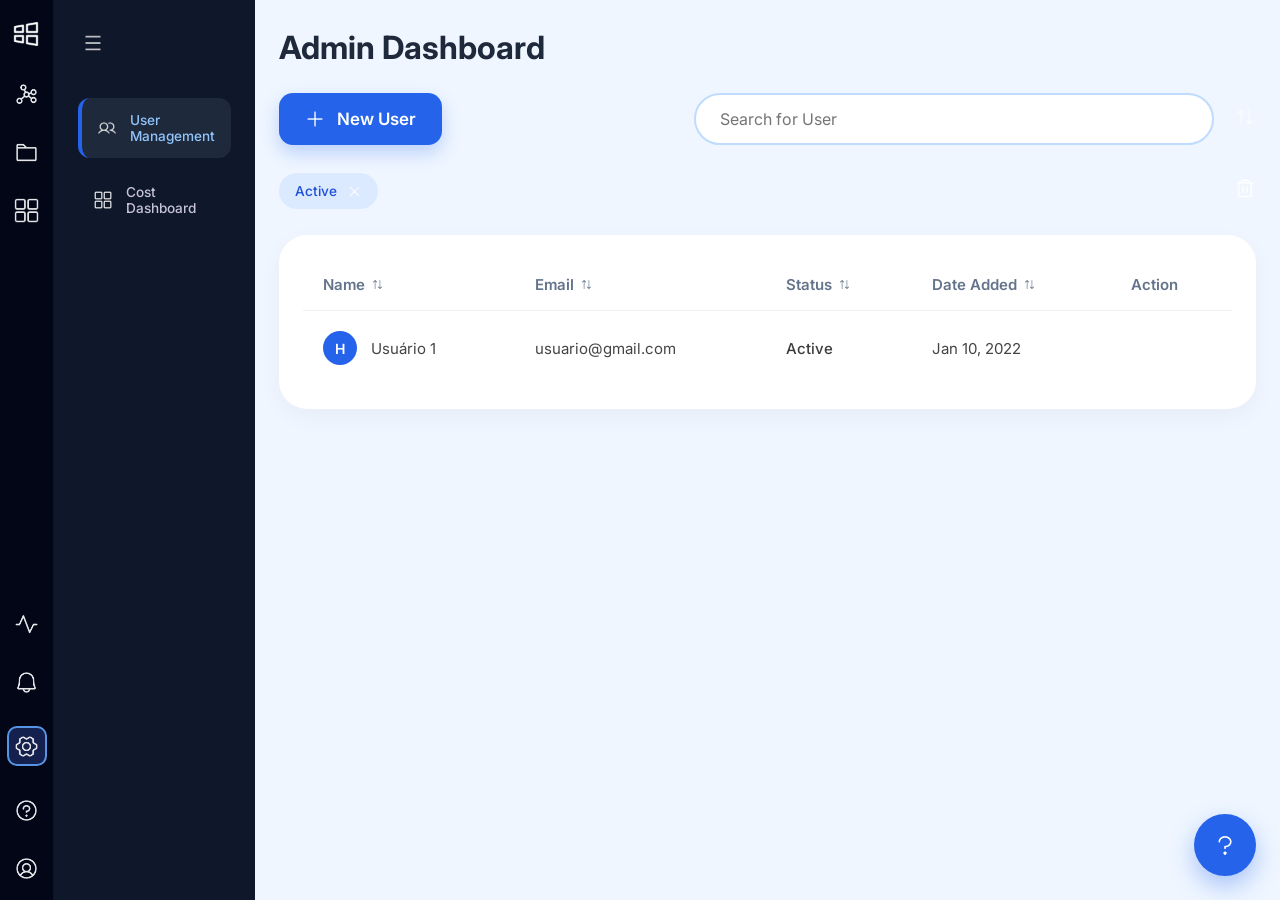
==== front-end/dashboard.html @ 36e015f7 "dashboard adicionado" ====
<!DOCTYPE html>
<html lang="pt-BR">

<head>
  <meta charset="UTF-8" />
  <meta name="viewport" content="width=device-width, initial-scale=1.0" />
  <title>Admin Dashboard</title>

  <link rel="preconnect" href="https://fonts.googleapis.com">
  <link href="https://fonts.googleapis.com/css2?family=Inter:wght@400;500;600;700&display=swap" rel="stylesheet">

  <!-- FALTOU O .css -->
  <link rel="stylesheet" href="scripts/script_dashboard.css">
</head>

<body>

  <div class="wrapper">

    <aside class="sidebar">

      <div class="sidebar-mini">

        <div class="top-mini">

          <div class="logo">
            <img src="icons/windows-logo.png" alt="">
          </div>

          <div class="icon-group">

            <div class="icon">
              <img src="icons/graph.png" alt="">
            </div>

            <div class="icon">
              <img src="icons/folder.png" alt="">
            </div>

            <div class="icon">
              <img src="icons/dashboard-interface.png" alt="">
            </div>

          </div>
        </div>

        <div class="icon-group">

          <div class="icon">
            <img src="icons/pulse.png" alt="">
          </div>

          <div class="icon">
            <img src="icons/bell.png" alt="">
          </div>

          <div class="icon active">
            <img src="icons/settings.png" alt="">
          </div>

          <div class="icon">
            <img src="icons/question.png" alt="">
          </div>

          <div class="icon">
            <img src="icons/user-circle.png" alt="">
          </div>

        </div>

      </div>

      <div class="sidebar-content">

        <div class="menu-btn">
          <img src="icons/button.png" alt="">
        </div>

        <div class="nav">

          <div class="nav-item active">

            <img src="icons/users.png" class="menu-icon" alt="">
            <span>User Management</span>

          </div>

          <div class="nav-item">

            <img src="icons/dashboard-interface.png" class="menu-icon" alt="">
            <span>Cost Dashboard</span>

          </div>

        </div>

      </div>

    </aside>

    <main class="main">

      <div class="topbar">
        <h1 class="title">Admin Dashboard</h1>
      </div>

      <div class="actions">

        <button class="new-user">

          <img src="icons/plus.png" class="button-icon" alt="">
          New User

        </button>

        <div class="search-area">

          <div class="search-box">

            <input type="text" placeholder="Search for User">

            <img src="icons/magnifying-glass.png" class="search-icon" alt="">

          </div>

          <div class="filter">
            <img src="icons/arrows-up-down.png" alt="">
          </div>

        </div>

      </div>

      <div class="tag-row">

        <div class="tag">

          Active

          <img src="icons/close.png" class="tag-icon" alt="">

        </div>

        <div class="delete">
          <img src="icons/trash.png" alt="">
        </div>

      </div>

      <div class="table-container">

        <table>

          <thead>
            <tr>
              <th>
                <div class="th-content">
                  Name
                  <img src="icons/arrows-up-down.png" class="th-icon" alt="">
                </div>
              </th>

              <th>
                <div class="th-content">
                  Email
                  <img src="icons/arrows-up-down.png" class="th-icon" alt="">
                </div>
              </th>

              <th>
                <div class="th-content">
                  Status
                  <img src="icons/arrows-up-down.png" class="th-icon" alt="">
                </div>
              </th>

              <th>
                <div class="th-content">
                  Date Added
                  <img src="icons/arrows-up-down.png" class="th-icon" alt="">
                </div>
              </th>

              <th>Action</th>
            </tr>
          </thead>

          <tbody>

            <tr>
              <td>
                <div class="user">
                  <div class="avatar">H</div>
                  Usuário 1
                </div>
              </td>

              <td>usuario@gmail.com</td>
              <td class="status">Active</td>
              <td>Jan 10, 2022</td>

              <td class="dots">
                <img src="icons/dots.png" alt="">
              </td>
            </tr>

          </tbody>

        </table>

      </div>

    </main>

    <div class="floating-help">
      <img src="icons/question-mark.png" alt="">
    </div>

  </div>

</body>

</html>
---- front-end/scripts/script_dashboard.css ----
*{
  margin:0;
  padding:0;
  box-sizing:border-box;
  font-family:'Inter',sans-serif;
}

:root{
  --primary:#2563eb;
  --primary-dark:#1e40af;
  --sidebar:#0f172a;
  --sidebar-dark:#020617;
  --sidebar-light:#1e293b;
  --background:#eff6ff;
  --border:#bfdbfe;
  --text:#1e293b;
  --muted:#64748b;
}

html{
  font-size: 85%;
}

body{
  margin:0;
  overflow:hidden;
  background:#eff6ff;
}

.wrapper{
  display:flex;
  min-height:100vh;
}

/* ÍCONES */

.logo{
  display:flex;
  align-items:center;
  justify-content:center;
}

.logo img{
  width:32px;
  height:32px;
  object-fit:contain;
  filter:brightness(0) invert(1);
}

.icon{
  width:42px;
  height:42px;
  border-radius:12px;
  display:flex;
  align-items:center;
  justify-content:center;
  cursor:pointer;
  position:relative;
  transition:.2s;
}

.icon img{
  width:25px;
  height:25px;
  object-fit:contain;
  filter:brightness(0) invert(1);
}

.icon:hover{
  background:rgba(255,255,255,.06);
}

.icon.active{
  background:#172554;
  border:2px solid #60a5fa;
}

.menu-btn{
  width:30px;
  height:30px;
  display:flex;
  align-items:center;
  justify-content:center;
  margin-bottom:50px;
  cursor:pointer;
}

.menu-btn img{
  width:30px;
  height:30px;
  object-fit:contain;
  filter:brightness(0) invert(1);
}

.menu-icon{
  width:18px;
  height:18px;
  object-fit:contain;
  filter:brightness(0) invert(.9);
}

.button-icon{
  width:20px;
  height:20px;
  object-fit:contain;
  filter:brightness(0) invert(1);
}

.search-icon{
  width:18px;
  height:18px;
  object-fit:contain;
  opacity:.7;
}

.filter img{
  width:22px;
  height:22px;
  object-fit:contain;
  opacity:.7;
}

.tag-icon{
  width:15px;
  height:15px;
  object-fit:contain;
}

.delete img{
  width:22px;
  height:22px;
  object-fit:contain;
}

.dots img{
  width:18px;
  height:18px;
  object-fit:contain;
  opacity:.6;
}

.floating-help img{
  width:26px;
  height:26px;
  object-fit:contain;
  filter:brightness(0) invert(1);
}

/* SIDEBAR */

.sidebar{
  flex-shrink:0;

  width:255px;
  min-width:255px;

  background:var(--sidebar);
  display:flex;
  height:100vh;
}

.sidebar-mini{
  width:70px;
  background:var(--sidebar-dark);
  display:flex;
  flex-direction:column;
  align-items:center;
  justify-content:space-between;
  padding:18px 0;
  border-right:1px solid rgba(255,255,255,.05);
}

.top-mini{
  display:flex;
  flex-direction:column;
  gap:30px;
  align-items:center;
}

.logo{
  color:#fff;
  font-size:34px;
  font-weight:500;
}

.icon-group{
  display:flex;
  flex-direction:column;
  gap:30px;
  align-items:center;
}

.icon{
  width:28px;
  height:28px;
  border-radius:10px;
  display:flex;
  align-items:center;
  justify-content:center;
  color:#fff;
  opacity:.9;
  cursor:pointer;
  position:relative;
  font-size:20px;
}

.icon.active{
  border:2px solid #60a5fa;
  padding:18px;
}

.sidebar-content{
  flex:1;
  padding:28px 24px;
}

.menu-btn{
  color:#fff;
  font-size:22px;
  margin-bottom:40px;
  cursor:pointer;
}

.nav{
  display:flex;
  flex-direction:column;
  gap:12px;
}

.nav-item{
  display:flex;
  align-items:center;
  gap:14px;
  color:#c7c3de;
  padding:14px 16px;
  border-radius:12px;
  cursor:pointer;
  transition:.2s;
  font-weight:500;
}

.nav-item:hover{
  background:rgba(255,255,255,.05);
}

.nav-item.active{
  background:var(--sidebar-light);
  color:#93c5fd;
  border-left:4px solid var(--primary);
}

/* MAIN */

.main{
  flex:1;
  padding:28px 24px;
  overflow:auto;
}

.topbar{
  display:flex;
  justify-content:space-between;
  align-items:center;
  margin-bottom:26px;
}

.title{
  font-size:32px;
  font-weight:700;
  color:var(--text);
}

.actions{
  display:flex;
  justify-content:space-between;
  align-items:center;
  margin-bottom:28px;
}

.new-user{
  border:none;
  background:var(--primary);
  color:#fff;
  padding:16px 26px;
  border-radius:14px;
  font-size:17px;
  font-weight:600;
  cursor:pointer;
  display:flex;
  align-items:center;
  gap:12px;
  box-shadow:0 8px 18px rgba(37,99,235,.25);
}

.new-user:hover{
  background:var(--primary-dark);
}

.search-area{
  display:flex;
  align-items:center;
  gap:20px;
}

.search-box{
  width:520px;
  background:#fff;
  border:2px solid var(--border);
  border-radius:999px;
  padding:14px 24px;
  display:flex;
  align-items:center;
  justify-content:space-between;
  color:#aaa;
}

.search-box input{
  border:none;
  outline:none;
  width:100%;
  font-size:16px;
  background:transparent;
  color:#555;
}

.filter{
  font-size:22px;
  color:#8b8b8b;
  cursor:pointer;
}

.tag-row{
  display:flex;
  align-items:center;
  justify-content:space-between;
  margin-bottom:26px;
}

.tag{
  background:#dbeafe;
  color:#1d4ed8;
  padding:10px 16px;
  border-radius:999px;
  display:flex;
  align-items:center;
  gap:10px;
  width:max-content;
  font-weight:500;
}

.delete{
  color:#dc4f4f;
  font-size:24px;
  cursor:pointer;
}

/* TABLE */

.table-container{
  background:#fff;
  border-radius:28px;
  padding:24px;
  box-shadow:0 8px 24px rgba(0,0,0,.04);
}

table{
  width:100%;
  border-collapse:collapse;
}

thead th{
  text-align:left;
  color:var(--muted);
  font-size:15px;
  padding:16px 20px;
  font-weight:600;
}

tbody tr{
  border-top:1px solid #f0f0f0;
}

tbody td{
  padding:20px;
  font-size:15px;
  color:#444;
}

.user{
  display:flex;
  align-items:center;
  gap:14px;
}

.avatar{
  width:34px;
  height:34px;
  border-radius:50%;
  background:var(--primary);
  color:#fff;
  display:flex;
  align-items:center;
  justify-content:center;
  font-weight:600;
  font-size:14px;
}

.status{
  color:#3c3c3c;
  font-weight:500;
}

.dots{
  font-size:24px;
  color:#888;
  cursor:pointer;
}

.floating-help{
  position:fixed;
  right:24px;
  bottom:24px;
  width:62px;
  height:62px;
  border-radius:50%;
  background:var(--primary);
  color:#fff;
  display:flex;
  align-items:center;
  justify-content:center;
  font-size:34px;
  font-weight:700;
  box-shadow:0 10px 25px rgba(37,99,235,.35);
  cursor:pointer;
}

.th-content{
  display:flex;
  align-items:center;
  gap:6px;
}

.th-icon{
  width:13px;
  height:13px;
  object-fit:contain;
  filter: brightness(0) saturate(100%) invert(47%) sepia(11%) saturate(878%) hue-rotate(176deg) brightness(91%) contrast(88%);
}
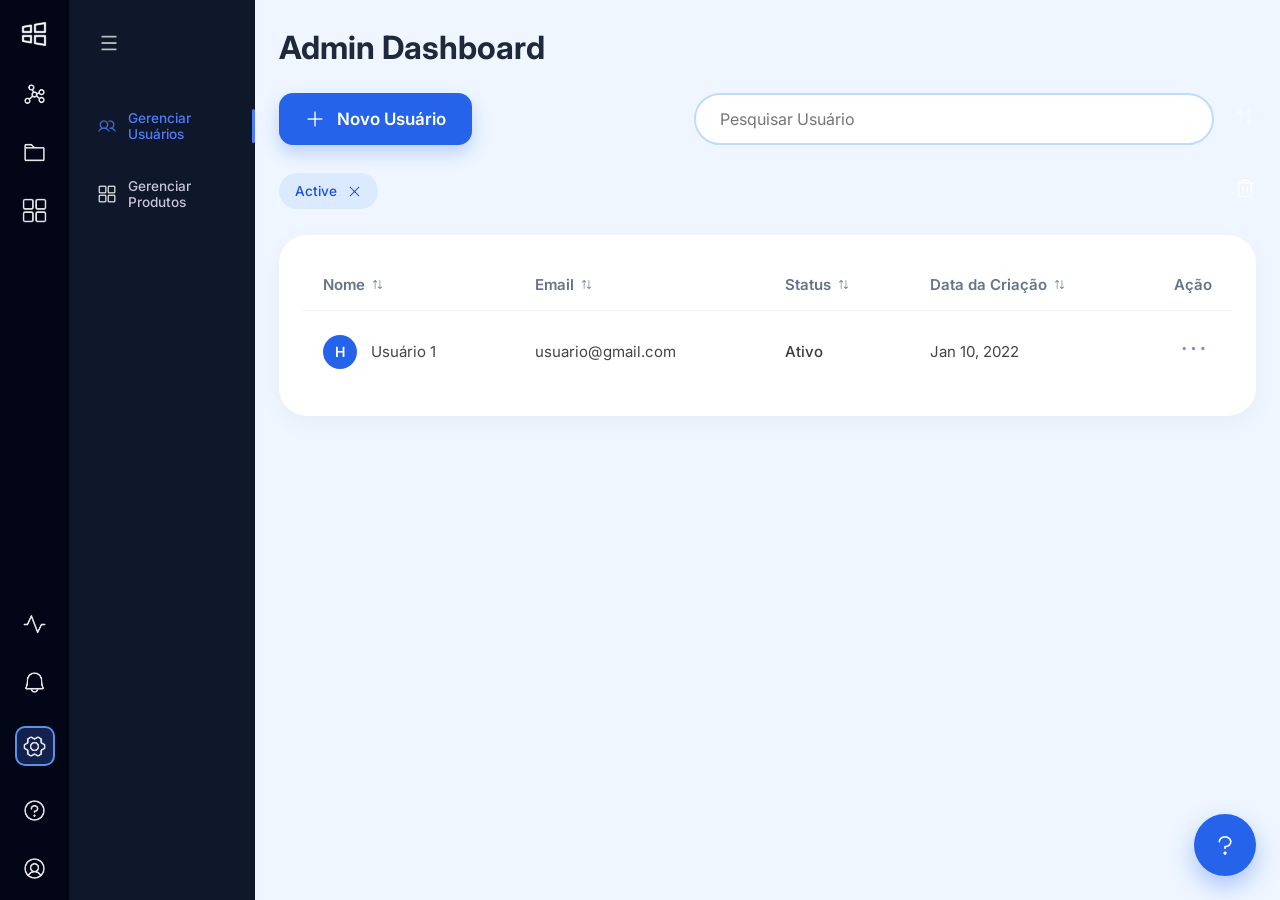
==== commit 675dcdc2: "adicionado novas abas" ====
--- a/front-end/dashboard.html
+++ b/front-end/dashboard.html
@@ -2,19 +2,101 @@
 <html lang="pt-BR">
 
 <head>
+
   <meta charset="UTF-8" />
+
   <meta name="viewport" content="width=device-width, initial-scale=1.0" />
+
   <title>Admin Dashboard</title>
 
   <link rel="preconnect" href="https://fonts.googleapis.com">
+
   <link href="https://fonts.googleapis.com/css2?family=Inter:wght@400;500;600;700&display=swap" rel="stylesheet">
 
-  <!-- FALTOU O .css -->
-  <link rel="stylesheet" href="scripts/script_dashboard.css">
+  <link rel="stylesheet" href="scripts/style_dashboard.css">
+
 </head>
 
 <body>
 
+  <!-- OVERLAY -->
+  <div class="modal-overlay" id="modalOverlay"></div>
+
+  <!-- MODAL NEW USER -->
+  <div class="new-user-modal" id="newUserModal">
+
+    <div class="modal-header">
+
+      <h2>Novo Usuário</h2>
+
+      <button class="close-modal" id="closeModal">
+
+        <img src="icons/close.png" alt="">
+
+      </button>
+
+    </div>
+
+    <div class="modal-body">
+
+      <p class="modal-description">
+        Gerencie os usuários e funções aqui.
+      </p>
+
+      <div class="input-group">
+
+        <label>Nome</label>
+
+        <input type="text" placeholder="Daniel">
+
+      </div>
+
+      <div class="input-group">
+
+        <label>Sobrenome</label>
+
+        <input type="text" placeholder="Guilherme">
+
+      </div>
+
+      <div class="input-group">
+
+        <label>Email</label>
+
+        <input type="email" placeholder="daniel.guilherme@exemplo.com">
+
+      </div>
+
+      <div class="input-group">
+
+        <label>Cargo</label>
+
+        <div class="select-wrapper">
+
+          <select>
+
+            <option>Usuário</option>
+            <option>Admin</option>
+            <option>Moderador</option>
+
+          </select>
+
+        </div>
+
+      </div>
+
+      <div class="modal-actions">
+
+        <button class="create-user-btn">
+          Criar Usuário
+        </button>
+
+      </div>
+
+    </div>
+
+  </div>
+
   <div class="wrapper">
 
     <aside class="sidebar">
@@ -24,46 +106,64 @@
         <div class="top-mini">
 
           <div class="logo">
+
             <img src="icons/windows-logo.png" alt="">
+
           </div>
 
           <div class="icon-group">
 
             <div class="icon">
+
               <img src="icons/graph.png" alt="">
+
             </div>
 
             <div class="icon">
+
               <img src="icons/folder.png" alt="">
+
             </div>
 
             <div class="icon">
+
               <img src="icons/dashboard-interface.png" alt="">
+
             </div>
 
           </div>
+
         </div>
 
         <div class="icon-group">
 
           <div class="icon">
+
             <img src="icons/pulse.png" alt="">
+
+          </div>
+
+          <div class="icon" onclick="window.location.href='notifications.html'">
+            <img src="icons/bell.png" alt="">
+          </div>
+
+          <div class="icon active">
+
+            <img src="icons/settings.png" alt="">
+
           </div>
 
           <div class="icon">
-            <img src="icons/bell.png" alt="">
-          </div>
-
-          <div class="icon active">
-            <img src="icons/settings.png" alt="">
-          </div>
-
-          <div class="icon">
+
             <img src="icons/question.png" alt="">
-          </div>
-
-          <div class="icon">
+
+          </div>
+
+
+          <div class="icon" onclick="window.location.href='usuario.html'">
+
             <img src="icons/user-circle.png" alt="">
+
           </div>
 
         </div>
@@ -73,7 +173,9 @@
       <div class="sidebar-content">
 
         <div class="menu-btn">
+
           <img src="icons/button.png" alt="">
+
         </div>
 
         <div class="nav">
@@ -81,14 +183,16 @@
           <div class="nav-item active">
 
             <img src="icons/users.png" class="menu-icon" alt="">
-            <span>User Management</span>
-
-          </div>
-
-          <div class="nav-item">
+
+            <span>Gerenciar Usuários</span>
+
+          </div>
+
+          <div class="nav-item" onclick="window.location.href='products.html'">
 
             <img src="icons/dashboard-interface.png" class="menu-icon" alt="">
-            <span>Cost Dashboard</span>
+
+            <span>Gerenciar Produtos</span>
 
           </div>
 
@@ -101,7 +205,11 @@
     <main class="main">
 
       <div class="topbar">
-        <h1 class="title">Admin Dashboard</h1>
+
+        <h1 class="title">
+          Admin Dashboard
+        </h1>
+
       </div>
 
       <div class="actions">
@@ -109,7 +217,8 @@
         <button class="new-user">
 
           <img src="icons/plus.png" class="button-icon" alt="">
-          New User
+
+          Novo Usuário
 
         </button>
 
@@ -117,14 +226,16 @@
 
           <div class="search-box">
 
-            <input type="text" placeholder="Search for User">
+            <input type="text" placeholder="Pesquisar Usuário">
 
             <img src="icons/magnifying-glass.png" class="search-icon" alt="">
 
           </div>
 
           <div class="filter">
+
             <img src="icons/arrows-up-down.png" alt="">
+
           </div>
 
         </div>
@@ -142,7 +253,9 @@
         </div>
 
         <div class="delete">
+
           <img src="icons/trash.png" alt="">
+
         </div>
 
       </div>
@@ -152,56 +265,107 @@
         <table>
 
           <thead>
+
             <tr>
+
               <th>
+
                 <div class="th-content">
-                  Name
+
+                  Nome
+
                   <img src="icons/arrows-up-down.png" class="th-icon" alt="">
-                </div>
+
+                </div>
+
               </th>
 
               <th>
+
                 <div class="th-content">
+
                   Email
+
                   <img src="icons/arrows-up-down.png" class="th-icon" alt="">
-                </div>
+
+                </div>
+
               </th>
 
               <th>
+
                 <div class="th-content">
+
                   Status
+
                   <img src="icons/arrows-up-down.png" class="th-icon" alt="">
-                </div>
+
+                </div>
+
               </th>
 
               <th>
+
                 <div class="th-content">
-                  Date Added
+
+                  Data da Criação
+
                   <img src="icons/arrows-up-down.png" class="th-icon" alt="">
-                </div>
+
+                </div>
+
               </th>
 
-              <th>Action</th>
+              <th>Ação</th>
+
             </tr>
+
           </thead>
 
           <tbody>
 
             <tr>
+
               <td>
+
                 <div class="user">
-                  <div class="avatar">H</div>
+
+                  <div class="avatar">
+                    H
+                  </div>
+
                   Usuário 1
-                </div>
+
+                </div>
+
               </td>
 
               <td>usuario@gmail.com</td>
-              <td class="status">Active</td>
+
+              <td class="status">
+                Ativo
+              </td>
+
               <td>Jan 10, 2022</td>
 
               <td class="dots">
-                <img src="icons/dots.png" alt="">
+
+                <img src="icons/dots.png" class="dots-icon" alt="">
+
+                <div class="action-menu">
+
+                  <button class="action-item">
+                    Editar
+                  </button>
+
+                  <button class="action-item">
+                    Deletar
+                  </button>
+
+                </div>
+
               </td>
+
             </tr>
 
           </tbody>
@@ -213,11 +377,15 @@
     </main>
 
     <div class="floating-help">
+
       <img src="icons/question-mark.png" alt="">
+
     </div>
 
   </div>
 
+  <script src="scripts/script_dashboard.js"></script>
+
 </body>
 
 </html>
--- a/front-end/scripts/style_dashboard.css
+++ b/front-end/scripts/style_dashboard.css
@@ -0,0 +1,953 @@
+*{
+  margin:0;
+  padding:0;
+  box-sizing:border-box;
+  font-family:'Inter',sans-serif;
+}
+
+:root{
+  --primary:#2563eb;
+  --primary-dark:#1e40af;
+  --sidebar:#0f172a;
+  --sidebar-dark:#020617;
+  --sidebar-light:#1e293b;
+  --background:#eff6ff;
+  --border:#bfdbfe;
+  --text:#1e293b;
+  --muted:#64748b;
+}
+
+html{
+  font-size: 85%;
+}
+
+body{
+  margin:0;
+  overflow:hidden;
+  background:#eff6ff;
+}
+
+.wrapper{
+  display:flex;
+  min-height:100vh;
+}
+
+/* ÍCONES */
+
+.logo{
+  display:flex;
+  align-items:center;
+  justify-content:center;
+}
+
+.logo img{
+  width:32px;
+  height:32px;
+  object-fit:contain;
+  filter:brightness(0) invert(1);
+}
+
+.icon{
+  width:42px;
+  height:42px;
+  border-radius:12px;
+  display:flex;
+  align-items:center;
+  justify-content:center;
+  cursor:pointer;
+  position:relative;
+  transition:.2s;
+}
+
+.icon img{
+  width:25px;
+  height:25px;
+  object-fit:contain;
+  filter:brightness(0) invert(1);
+}
+
+.icon:hover{
+  background:rgba(255,255,255,.06);
+}
+
+.icon.active{
+  background:#172554;
+  border:2px solid #60a5fa;
+}
+
+.menu-btn{
+  width:30px;
+  height:30px;
+  display:flex;
+  align-items:center;
+  justify-content:center;
+  margin-bottom:50px;
+  cursor:pointer;
+}
+
+.menu-btn img{
+  width:30px;
+  height:30px;
+  object-fit:contain;
+  filter:brightness(0) invert(1);
+}
+
+.menu-icon{
+  width:18px;
+  height:18px;
+  object-fit:contain;
+  filter:brightness(0) invert(.9);
+}
+
+.button-icon{
+  width:20px;
+  height:20px;
+  object-fit:contain;
+  filter:brightness(0) invert(1);
+}
+
+.search-icon{
+  width:18px;
+  height:18px;
+  object-fit:contain;
+  opacity:.7;
+}
+
+.filter img{
+  width:22px;
+  height:22px;
+  object-fit:contain;
+  opacity:.7;
+}
+
+.tag-icon{
+  width:15px;
+  height:15px;
+  object-fit:contain;
+    filter: brightness(0) saturate(100%) invert(20%) sepia(94%) saturate(1925%) hue-rotate(221deg) brightness(91%) contrast(101%);
+}
+
+.delete img{
+  width:22px;
+  height:22px;
+  object-fit:contain;
+}
+
+.dots img{
+  width:35px;
+  height:35px;
+  object-fit:contain;
+  opacity:.6;
+  filter: brightness(0) saturate(100%) invert(20%) sepia(94%) saturate(1925%) hue-rotate(221deg) brightness(91%) contrast(101%);
+}
+
+.floating-help img{
+  width:26px;
+  height:26px;
+  object-fit:contain;
+  filter:brightness(0) invert(1);
+}
+
+/* SIDEBAR */
+
+.sidebar{
+  flex-shrink:0;
+
+  width:255px;
+  min-width:255px;
+
+  background:var(--sidebar);
+  display:flex;
+  height:100vh;
+}
+
+.sidebar-mini{
+  width:70px;
+  background:var(--sidebar-dark);
+  display:flex;
+  flex-direction:column;
+  align-items:center;
+  justify-content:space-between;
+  padding:18px 0;
+  border-right:1px solid rgba(255,255,255,.05);
+}
+
+.top-mini{
+  display:flex;
+  flex-direction:column;
+  gap:30px;
+  align-items:center;
+}
+
+.logo{
+  color:#fff;
+  font-size:34px;
+  font-weight:500;
+}
+
+.icon-group{
+  display:flex;
+  flex-direction:column;
+  gap:30px;
+  align-items:center;
+}
+
+.icon{
+  width:28px;
+  height:28px;
+  border-radius:10px;
+  display:flex;
+  align-items:center;
+  justify-content:center;
+  color:#fff;
+  opacity:.9;
+  cursor:pointer;
+  position:relative;
+  font-size:20px;
+}
+
+.icon.active{
+  border:2px solid #60a5fa;
+  padding:18px;
+}
+
+.sidebar-content{
+  flex:1;
+  padding:28px 24px;
+}
+
+.menu-btn{
+  color:#fff;
+  font-size:22px;
+  margin-bottom:40px;
+  cursor:pointer;
+}
+
+.nav{
+  display:flex;
+  flex-direction:column;
+  gap:12px;
+}
+
+.nav-item{
+  position:relative;
+
+  display:flex;
+  align-items:center;
+
+  gap:12px;
+
+  color:#c7c3de;
+
+  padding:12px 16px 12px 4px;
+
+  cursor:pointer;
+
+  transition:.2s;
+
+  font-weight:500;
+}
+
+.nav-item.active .menu-icon{
+  filter:
+    brightness(0)
+    saturate(100%)
+    invert(39%)
+    sepia(99%)
+    saturate(2221%)
+    hue-rotate(214deg)
+    brightness(96%)
+    contrast(92%);
+}
+
+.nav-item:hover{
+  background:rgba(255,255,255,.03);
+}
+
+.nav-item.active{
+  background:transparent;
+  color:#4f7cff;
+}
+
+.nav-item.active::after{
+  content:"";
+
+  position:absolute;
+
+  right:-24px;
+  top:50%;
+
+  transform:translateY(-50%);
+
+  width:3px;
+  height:34px;
+
+  background:#4f7cff;
+
+  border-radius:999px;
+}
+
+/* MAIN */
+
+.main{
+  flex:1;
+  padding:28px 24px;
+  overflow:auto;
+}
+
+.topbar{
+  display:flex;
+  justify-content:space-between;
+  align-items:center;
+  margin-bottom:26px;
+}
+
+.title{
+  font-size:32px;
+  font-weight:700;
+  color:var(--text);
+}
+
+.actions{
+  display:flex;
+  justify-content:space-between;
+  align-items:center;
+  margin-bottom:28px;
+}
+
+.new-user{
+  border:none;
+  background:var(--primary);
+  color:#fff;
+  padding:16px 26px;
+  border-radius:14px;
+  font-size:17px;
+  font-weight:600;
+  cursor:pointer;
+  display:flex;
+  align-items:center;
+  gap:12px;
+  box-shadow:0 8px 18px rgba(37,99,235,.25);
+}
+
+.new-user:hover{
+  background:var(--primary-dark);
+}
+
+.search-area{
+  display:flex;
+  align-items:center;
+  gap:20px;
+}
+
+.search-box{
+  width:520px;
+  background:#fff;
+  border:2px solid var(--border);
+  border-radius:999px;
+  padding:14px 24px;
+  display:flex;
+  align-items:center;
+  justify-content:space-between;
+  color:#aaa;
+}
+
+.search-box input{
+  border:none;
+  outline:none;
+  width:100%;
+  font-size:16px;
+  background:transparent;
+  color:#555;
+}
+
+.filter{
+  font-size:22px;
+  color:#8b8b8b;
+  cursor:pointer;
+}
+
+.tag-row{
+  display:flex;
+  align-items:center;
+  justify-content:space-between;
+  margin-bottom:26px;
+}
+
+.tag{
+  background:#dbeafe;
+  color:#1d4ed8;
+  padding:10px 16px;
+  border-radius:999px;
+  display:flex;
+  align-items:center;
+  gap:10px;
+  width:max-content;
+  font-weight:500;
+}
+
+.delete{
+  color:#dc4f4f;
+  font-size:24px;
+  cursor:pointer;
+}
+
+/* TABLE */
+
+.table-container{
+  background:#fff;
+  border-radius:28px;
+  padding:24px;
+  box-shadow:0 8px 24px rgba(0,0,0,.04);
+}
+
+table{
+  width:100%;
+  border-collapse:collapse;
+}
+
+thead th{
+  text-align:left;
+  color:var(--muted);
+  font-size:15px;
+  padding:16px 20px;
+  font-weight:600;
+}
+
+tbody tr{
+  border-top:1px solid #f0f0f0;
+}
+
+tbody td{
+  padding:20px;
+  font-size:15px;
+  color:#444;
+}
+
+.user{
+  display:flex;
+  align-items:center;
+  gap:14px;
+}
+
+.avatar{
+  width:34px;
+  height:34px;
+  border-radius:50%;
+  background:var(--primary);
+  color:#fff;
+  display:flex;
+  align-items:center;
+  justify-content:center;
+  font-weight:600;
+  font-size:14px;
+}
+
+.status{
+  color:#3c3c3c;
+  font-weight:500;
+}
+
+.dots{
+  font-size:24px;
+  color:#888;
+  cursor:pointer;
+}
+
+.floating-help{
+  position:fixed;
+  right:24px;
+  bottom:24px;
+  width:62px;
+  height:62px;
+  border-radius:50%;
+  background:var(--primary);
+  color:#fff;
+  display:flex;
+  align-items:center;
+  justify-content:center;
+  font-size:34px;
+  font-weight:700;
+  box-shadow:0 10px 25px rgba(37,99,235,.35);
+  cursor:pointer;
+}
+
+.th-content{
+  display:flex;
+  align-items:center;
+  gap:6px;
+}
+
+.th-icon{
+  width:13px;
+  height:13px;
+  object-fit:contain;
+  filter: brightness(0) saturate(100%) invert(47%) sepia(11%) saturate(878%) hue-rotate(176deg) brightness(91%) contrast(88%);
+}
+
+/* MODAL */
+
+.modal-overlay{
+  position:fixed;
+  inset:0;
+  background:rgba(15,23,42,.45);
+  backdrop-filter:blur(2px);
+  opacity:0;
+  visibility:hidden;
+  transition:.2s;
+  z-index:90;
+}
+
+.modal-overlay.active{
+  opacity:1;
+  visibility:visible;
+}
+
+.new-user-modal{
+  position:fixed;
+  top:50%;
+  left:50%;
+  transform:translate(-50%,-50%) scale(.96);
+
+  width:430px;
+
+  background:#fff;
+
+  border-radius:20px;
+
+  box-shadow:0 20px 50px rgba(0,0,0,.14);
+
+  overflow:hidden;
+
+  opacity:0;
+  visibility:hidden;
+
+  transition:.2s;
+
+  z-index:100;
+}
+
+.new-user-modal.active{
+  opacity:1;
+  visibility:visible;
+  transform:translate(-50%,-50%) scale(1);
+}
+
+.modal-header{
+  height:68px;
+
+  border-bottom:1px solid #eef2ff;
+
+  display:flex;
+  align-items:center;
+  justify-content:space-between;
+
+  padding:0 20px;
+
+  background:#fff;
+}
+
+.modal-header h2{
+  font-size:22px;
+  font-weight:700;
+  color:#0f172a;
+}
+
+.close-modal{
+  width:36px;
+  height:36px;
+
+  border:none;
+
+  background:#eff6ff;
+
+  border-radius:10px;
+
+  display:flex;
+  align-items:center;
+  justify-content:center;
+
+  cursor:pointer;
+
+  transition:.2s;
+}
+
+.close-modal:hover{
+  background:#dbeafe;
+}
+
+.close-modal img{
+  width:15px;
+  height:15px;
+
+  filter: brightness(0) saturate(100%) invert(32%) sepia(96%) saturate(749%) hue-rotate(212deg) brightness(95%) contrast(92%);
+}
+
+.modal-body{
+  padding:18px 20px 18px;
+}
+
+.modal-description{
+  font-size:14px;
+  color:#64748b;
+
+  margin-bottom:18px;
+
+  line-height:1.5;
+}
+
+.input-group{
+  display:flex;
+  flex-direction:column;
+
+  gap:8px;
+
+  margin-bottom:16px;
+}
+
+.input-group label{
+  font-size:14px;
+  font-weight:600;
+  color:#334155;
+}
+
+.input-group input,
+.select-wrapper select{
+  width:100%;
+
+  height:48px;
+
+  border:1.5px solid #dbeafe;
+
+  border-radius:12px;
+
+  padding:0 16px;
+
+  font-size:14px;
+
+  outline:none;
+
+  background:#fff;
+
+  color:#1e293b;
+
+  transition:.2s;
+}
+
+.input-group input:focus,
+.select-wrapper select:focus{
+  border-color:#2563eb;
+  box-shadow:0 0 0 3px rgba(37,99,235,.08);
+}
+
+.input-group input::placeholder{
+  color:#94a3b8;
+}
+
+.select-wrapper{
+  position:relative;
+}
+
+.select-wrapper select{
+  appearance:none;
+  cursor:pointer;
+}
+
+.select-wrapper::after{
+  content:"";
+
+  position:absolute;
+
+  right:16px;
+  top:50%;
+
+  transform:translateY(-50%);
+
+  width:12px;
+  height:12px;
+
+  pointer-events:none;
+
+  background:url("icons/arrow-down.png") center/contain no-repeat;
+
+  opacity:.5;
+}
+
+.modal-actions{
+  display:flex;
+  justify-content:flex-end;
+
+  margin-top:8px;
+}
+
+.create-user-btn{
+  border:none;
+
+  background:var(--primary);
+
+  color:#fff;
+
+  height:46px;
+
+  padding:0 22px;
+
+  border-radius:12px;
+
+  font-size:14px;
+  font-weight:600;
+
+  cursor:pointer;
+
+  transition:.2s;
+
+  box-shadow:0 8px 18px rgba(37,99,235,.18);
+}
+
+.create-user-btn:hover{
+  background:var(--primary-dark);
+}
+
+/* DOTS MENU */
+
+.dots{
+  position:relative;
+  width:70px;
+  text-align:center;
+}
+
+.dots-icon{
+  width:18px;
+  height:18px;
+  object-fit:contain;
+  opacity:.55;
+  cursor:pointer;
+}
+
+.action-menu{
+  position:absolute;
+
+  top:50px;
+  right:1px;
+
+  width:92px;
+
+  background:#fff;
+
+  border:1px solid #ececec;
+
+  border-radius:6px;
+
+  overflow:hidden;
+
+  box-shadow:0 2px 10px rgba(0,0,0,.08);
+
+  opacity:0;
+  visibility:hidden;
+
+  transform:translateY(-4px);
+
+  transition:.15s ease;
+
+  z-index:30;
+}
+
+.action-menu.active{
+  opacity:1;
+  visibility:visible;
+  transform:translateY(0);
+}
+
+.action-item{
+  width:100%;
+
+  height:38px;
+
+  border:none;
+
+  background:#fff;
+
+  font-size:13px;
+  font-weight:600;
+
+  color:#666;
+
+  cursor:pointer;
+
+  transition:.15s;
+
+  border-bottom:1px solid #f1f1f1;
+}
+
+.action-item:last-child{
+  border-bottom:none;
+}
+
+.action-item:hover{
+  background:#f8f8f8;
+}
+
+/* PROFILE PAGE */
+
+.profile-container{
+  padding:32px;
+}
+
+.profile-header{
+  display:flex;
+  justify-content:space-between;
+  align-items:center;
+  margin-bottom:32px;
+}
+
+.profile-left{
+  display:flex;
+  align-items:center;
+  gap:20px;
+}
+
+.profile-avatar{
+  width:90px;
+  height:90px;
+  border-radius:50%;
+  background:#2563eb;
+  color:#fff;
+  display:flex;
+  align-items:center;
+  justify-content:center;
+  font-size:34px;
+  font-weight:700;
+}
+
+.profile-name{
+  font-size:28px;
+  color:#0f172a;
+  margin-bottom:6px;
+}
+
+.profile-email{
+  font-size:15px;
+  color:#64748b;
+}
+
+.profile-status{
+  background:#dbeafe;
+  color:#2563eb;
+  padding:10px 18px;
+  border-radius:999px;
+  font-weight:600;
+}
+
+.profile-grid{
+  display:grid;
+  grid-template-columns:repeat(2,1fr);
+  gap:20px;
+}
+
+.profile-card{
+  background:#f8fbff;
+  border:1px solid #dbeafe;
+  border-radius:18px;
+  padding:22px;
+  display:flex;
+  flex-direction:column;
+  gap:8px;
+}
+
+.profile-label{
+  font-size:14px;
+  color:#64748b;
+  font-weight:500;
+}
+
+.profile-value{
+  font-size:18px;
+  color:#0f172a;
+  font-weight:600;
+}
+
+.profile-actions{
+  display:flex;
+  gap:16px;
+  margin-top:32px;
+}
+
+.delete-user-btn{
+  border:none;
+  background:#ef4444;
+  color:#fff;
+  padding:16px 24px;
+  border-radius:14px;
+  font-size:16px;
+  font-weight:600;
+  display:flex;
+  align-items:center;
+  gap:10px;
+  cursor:pointer;
+  transition:.2s;
+}
+
+.delete-user-btn:hover{
+  background:#dc2626;
+}
+
+/* NOTIFICAÇÕES */
+
+.notifications{
+  display:flex;
+  flex-direction:column;
+  gap:14px;
+}
+
+.notification-item{
+  display:flex;
+  justify-content:space-between;
+  align-items:center;
+
+  padding:18px 20px;
+
+  border:1px solid #dbeafe;
+  border-radius:16px;
+
+  background:#f8fbff;
+
+  transition:.2s;
+}
+
+.notification-item:hover{
+  background:#eff6ff;
+}
+
+.notification-left{
+  display:flex;
+  align-items:center;
+  gap:14px;
+}
+
+.notification-dot{
+  width:10px;
+  height:10px;
+  border-radius:50%;
+  background:#2563eb;
+}
+
+.notification-dot.read{
+  background:#94a3b8;
+}
+
+.notification-text h3{
+  font-size:15px;
+  font-weight:600;
+  color:#0f172a;
+  margin-bottom:4px;
+}
+
+.notification-text p{
+  font-size:13px;
+  color:#64748b;
+}
+
+.notification-time{
+  font-size:12px;
+  color:#94a3b8;
+  font-weight:500;
+}
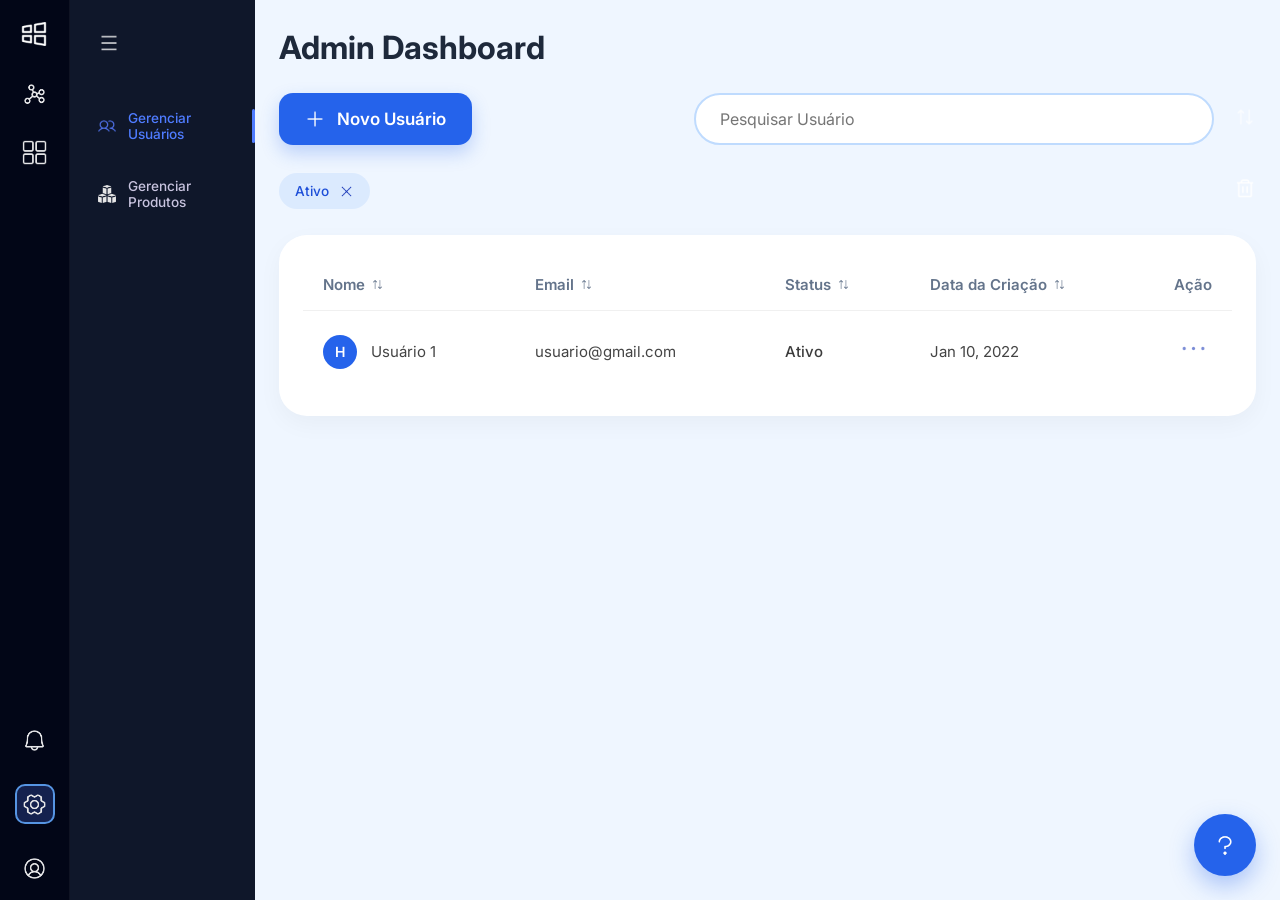
==== commit 768bfae4: "interface feita" ====
--- a/front-end/dashboard.html
+++ b/front-end/dashboard.html
@@ -113,37 +113,25 @@
 
           <div class="icon-group">
 
-            <div class="icon">
+            <div class="icon" data-page="graph.html">
 
               <img src="icons/graph.png" alt="">
 
             </div>
 
-            <div class="icon">
-
-              <img src="icons/folder.png" alt="">
+            <div class="icon" data-page="lista.html">
+
+              <img src="icons/dashboard-interface.png" alt="">
 
             </div>
 
-            <div class="icon">
-
-              <img src="icons/dashboard-interface.png" alt="">
-
-            </div>
-
           </div>
 
         </div>
 
         <div class="icon-group">
 
-          <div class="icon">
-
-            <img src="icons/pulse.png" alt="">
-
-          </div>
-
-          <div class="icon" onclick="window.location.href='notifications.html'">
+          <div class="icon" data-page="notifications.html">
             <img src="icons/bell.png" alt="">
           </div>
 
@@ -153,14 +141,8 @@
 
           </div>
 
-          <div class="icon">
-
-            <img src="icons/question.png" alt="">
-
-          </div>
-
-
-          <div class="icon" onclick="window.location.href='usuario.html'">
+
+          <div class="icon" data-page="usuario.html">
 
             <img src="icons/user-circle.png" alt="">
 
@@ -188,9 +170,9 @@
 
           </div>
 
-          <div class="nav-item" onclick="window.location.href='products.html'">
-
-            <img src="icons/dashboard-interface.png" class="menu-icon" alt="">
+          <div class="nav-item" data-page="products.html">
+
+            <img src="icons/cubes.png" class="menu-icon" alt="">
 
             <span>Gerenciar Produtos</span>
 
@@ -246,7 +228,7 @@
 
         <div class="tag">
 
-          Active
+          Ativo
 
           <img src="icons/close.png" class="tag-icon" alt="">
 
--- a/front-end/scripts/style_dashboard.css
+++ b/front-end/scripts/style_dashboard.css
@@ -950,4 +950,25 @@
   font-size:12px;
   color:#94a3b8;
   font-weight:500;
+}
+
+/* PAGE TRANSITION */
+
+.main{
+  opacity:0;
+  animation:contentIn .45s ease forwards;
+}
+
+@keyframes contentIn{
+  from{
+    opacity:0;
+    transform:translateY(10px);
+    filter:blur(6px);
+  }
+
+  to{
+    opacity:1;
+    transform:translateY(0);
+    filter:blur(0);
+  }
 }
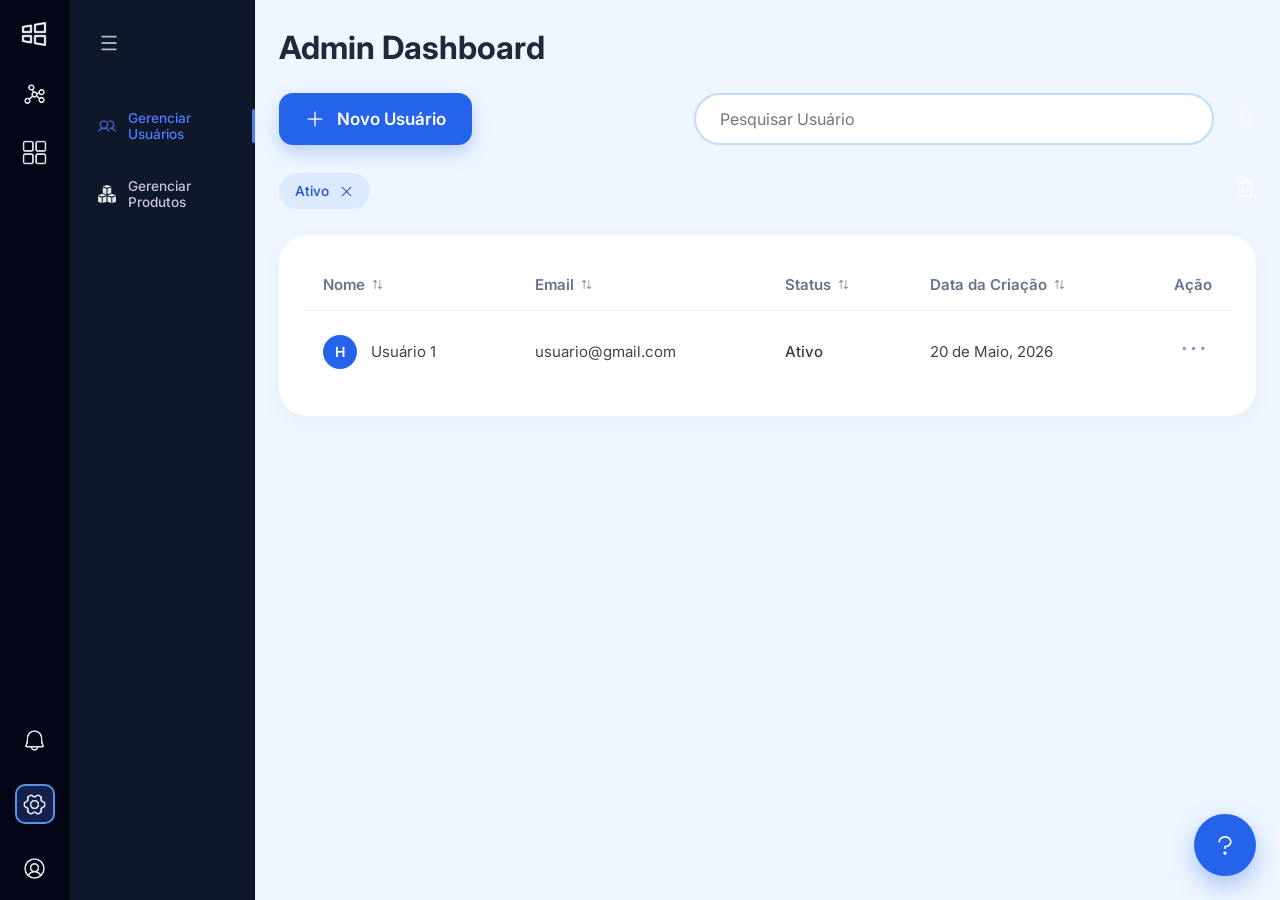
==== commit 90606f08: "reajustes" ====
--- a/front-end/dashboard.html
+++ b/front-end/dashboard.html
@@ -328,7 +328,7 @@
                 Ativo
               </td>
 
-              <td>Jan 10, 2022</td>
+              <td>20 de Maio, 2026</td>
 
               <td class="dots">
 
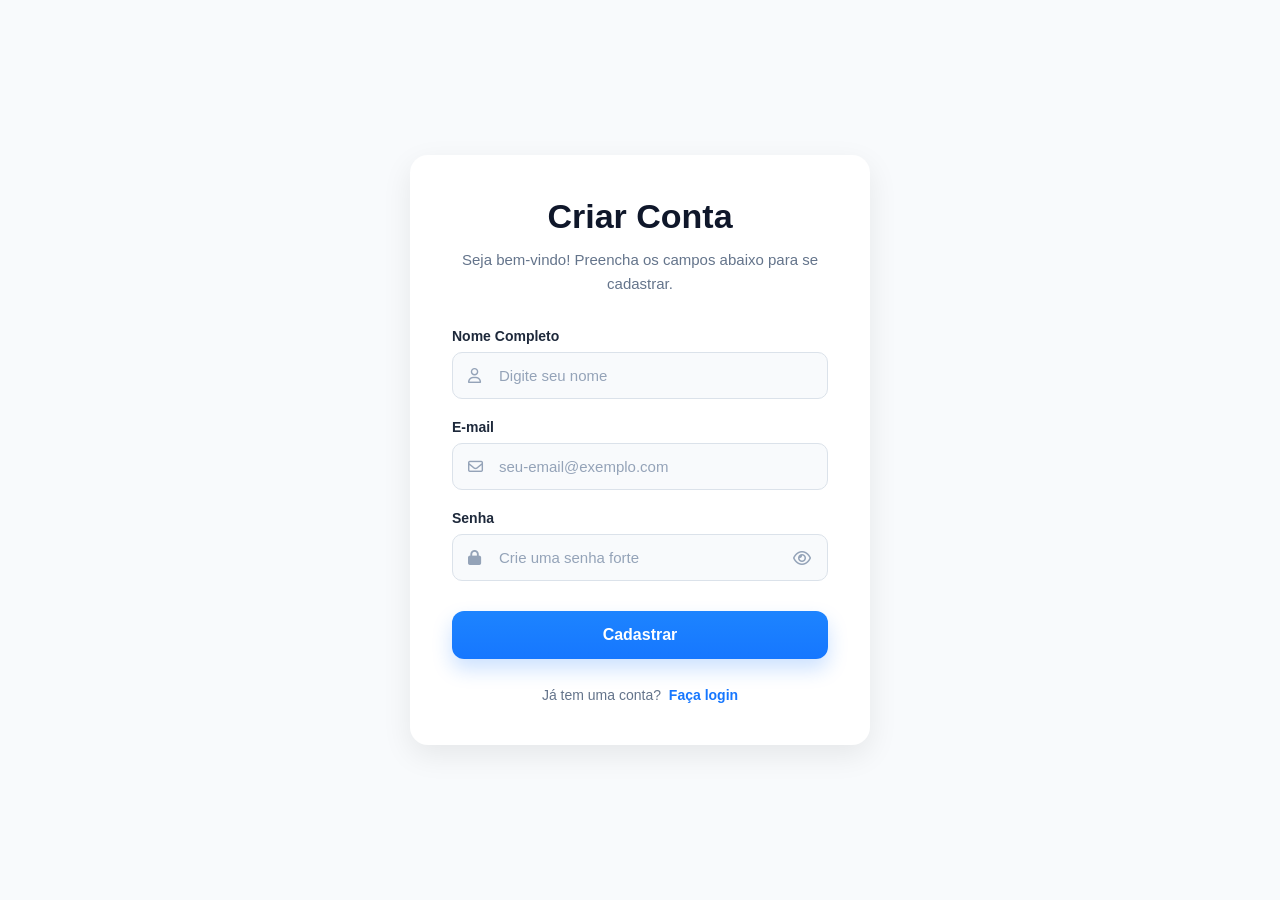
==== commit 9808decd: "sistema completo" ====
--- a/front-end/dashboard.html
+++ b/front-end/dashboard.html
@@ -47,7 +47,7 @@
 
         <label>Nome</label>
 
-        <input type="text" placeholder="Daniel">
+        <input type="text" id="nome" placeholder="Daniel">
 
       </div>
 
@@ -55,7 +55,7 @@
 
         <label>Sobrenome</label>
 
-        <input type="text" placeholder="Guilherme">
+        <input type="text" id="sobrenome" placeholder="Guilherme">
 
       </div>
 
@@ -63,7 +63,7 @@
 
         <label>Email</label>
 
-        <input type="email" placeholder="daniel.guilherme@exemplo.com">
+        <input type="email" id="email" placeholder="daniel.guilherme@exemplo.com">
 
       </div>
 
@@ -304,50 +304,12 @@
 
           </thead>
 
-          <tbody>
-
-            <tr>
-
-              <td>
-
-                <div class="user">
-
-                  <div class="avatar">
-                    H
-                  </div>
-
-                  Usuário 1
+<tbody id="tbodyUsuarios"></tbody>
 
                 </div>
 
               </td>
 
-              <td>usuario@gmail.com</td>
-
-              <td class="status">
-                Ativo
-              </td>
-
-              <td>20 de Maio, 2026</td>
-
-              <td class="dots">
-
-                <img src="icons/dots.png" class="dots-icon" alt="">
-
-                <div class="action-menu">
-
-                  <button class="action-item">
-                    Editar
-                  </button>
-
-                  <button class="action-item">
-                    Deletar
-                  </button>
-
-                </div>
-
-              </td>
-
             </tr>
 
           </tbody>
@@ -367,6 +329,7 @@
   </div>
 
   <script src="scripts/script_dashboard.js"></script>
+  <script src="scripts/script_navigation.js"></script>
 
 </body>
 
